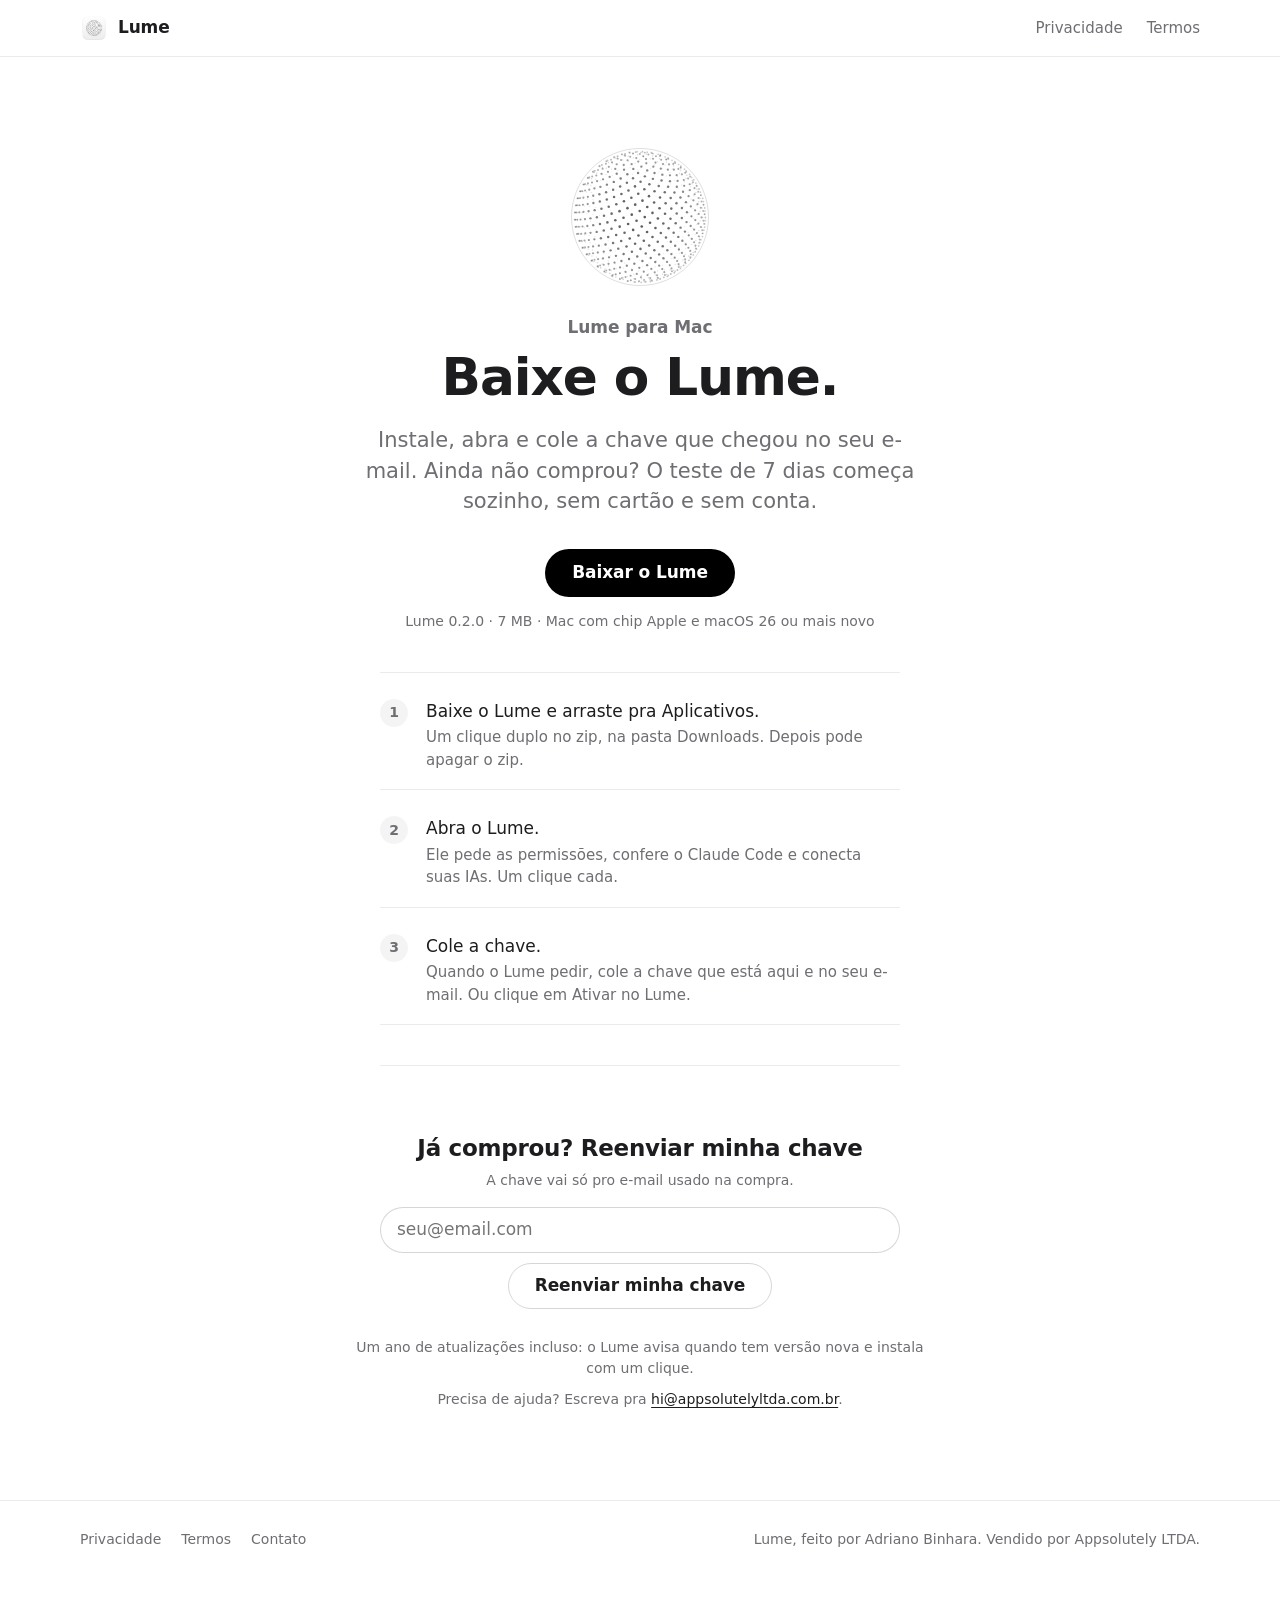
==== obrigado.html @ 3ee6e659 "New Lume site: launch film, pricing, license delivery page - index.html rewritten: launch film, AI c" ====
<!doctype html>
<html lang="pt-BR">
<head>
  <meta charset="utf-8">
  <meta name="viewport" content="width=device-width, initial-scale=1">
  <title>Obrigado. Sua chave do Lume.</title>
  <meta name="description" content="Pagamento confirmado. Sua chave do Lume aparece aqui e chega por e-mail. Baixe o Lume, abra e cole a chave.">
  <meta name="robots" content="noindex">
  <link rel="icon" href="img/favicon.png" type="image/png">
  <link rel="apple-touch-icon" href="img/apple-touch-icon.png">
  <meta name="theme-color" content="#ffffff">
  <link rel="stylesheet" href="style.css">
  <script src="site.js" defer></script>
</head>
<body>

  <header class="nav">
    <div class="wrap">
      <a class="brand" href="./"><img src="img/icon.png" alt="" width="28" height="28">Lume</a>
      <nav class="nav-links" aria-label="Principal">
        <a href="privacidade.html">Privacidade</a>
        <a href="termos.html">Termos</a>
      </nav>
    </div>
  </header>

  <main class="doc thanks" data-obrigado>
    <div class="sphere" aria-hidden="true"><canvas data-sphere data-n="800"></canvas></div>

    <!-- Sem session_id: quem abriu a página direto. -->
    <section data-estado="sem-sessao">
      <p class="eyebrow">Lume para Mac</p>
      <h1 class="h2">Baixe o Lume.</h1>
      <p class="lead">Instale, abra e cole a chave que chegou no seu e-mail. Ainda não comprou? O teste de 7 dias começa sozinho, sem cartão e sem conta.</p>
    </section>

    <!-- Esperando o webhook do Stripe. -->
    <section data-estado="gerando" hidden>
      <p class="eyebrow">Pagamento confirmado</p>
      <h1 class="h2">Obrigado. Sua mente começa agora.</h1>
      <p class="status" role="status" aria-live="polite"><span class="dot breathing" aria-hidden="true"></span>Gerando sua chave…</p>
      <p class="lead">Leva alguns segundos. Você pode baixar o Lume enquanto isso.</p>
    </section>

    <!-- Chave pronta. -->
    <section data-estado="pronta" hidden>
      <p class="eyebrow">Pagamento confirmado</p>
      <h1 class="h2">Obrigado. Sua mente começa agora.</h1>
      <p class="lead">Esta é a sua chave. Guarde com você.</p>
      <div class="key-card">
        <output class="key" data-chave aria-label="Sua chave do Lume">LUME-00000-00000-00000-00000</output>
        <div class="cta-row key-actions">
          <button class="btn btn-secondary" type="button" data-copiar>Copiar chave</button>
          <a class="btn btn-primary" data-ativar href="#">Ativar no Lume</a>
        </div>
        <p class="small" data-email-linha>A chave também foi pro seu e-mail (<b data-email></b>).</p>
      </div>
    </section>

    <!-- Não achou a compra, ou algo falhou. -->
    <section data-estado="erro" hidden>
      <p class="eyebrow">Quase lá</p>
      <h1 class="h2">Não achamos a sua chave por aqui.</h1>
      <p class="lead">Calma, a compra não se perdeu. Se você já pagou, a chave chega no e-mail da compra. Peça o reenvio abaixo ou escreva pra <a href="mailto:hi@appsolutelyltda.com.br">hi@appsolutelyltda.com.br</a>.</p>
    </section>

    <div class="cta-row">
      <a class="btn btn-primary" data-download data-download-btn href="releases/Lume-0.2.0.zip" download>Baixar o Lume</a>
    </div>
    <p class="meta">Lume 0.2.0 · 7 MB · Mac com chip Apple e macOS 26 ou mais novo</p>

    <ol class="steps">
      <li><div>Baixe o Lume e arraste pra Aplicativos.<span>Um clique duplo no zip, na pasta Downloads. Depois pode apagar o zip.</span></div></li>
      <li><div>Abra o Lume.<span>Ele pede as permissões, confere o Claude Code e conecta suas IAs. Um clique cada.</span></div></li>
      <li><div>Cole a chave.<span>Quando o Lume pedir, cole a chave que está aqui e no seu e-mail. Ou clique em Ativar no Lume.</span></div></li>
    </ol>

    <section class="resend" data-reenviar>
      <h2 class="h3" data-reenviar-titulo>Já comprou? Reenviar minha chave</h2>
      <p class="small">A chave vai só pro e-mail usado na compra.</p>
      <form class="resend-form" data-reenviar-form>
        <label class="sr-only" for="email">Seu e-mail da compra</label>
        <input id="email" name="email" type="email" required autocomplete="email" placeholder="seu@email.com">
        <button class="btn btn-secondary" type="submit">Reenviar minha chave</button>
      </form>
      <p class="small" role="status" aria-live="polite" data-reenviar-msg hidden>Se existir uma compra com esse e-mail, a chave chegou lá.</p>
      <noscript><p class="small">Sem JavaScript, peça a chave por e-mail: <a href="mailto:hi@appsolutelyltda.com.br?subject=Reenviar%20minha%20chave%20do%20Lume">hi@appsolutelyltda.com.br</a>.</p></noscript>
    </section>

    <p class="small" style="margin-top: 28px;">Um ano de atualizações incluso: o Lume avisa quando tem versão nova e instala com um clique.</p>
    <p class="small" style="margin-top: 10px;">Precisa de ajuda? Escreva pra <a href="mailto:hi@appsolutelyltda.com.br">hi@appsolutelyltda.com.br</a>.</p>
  </main>

  <footer class="footer">
    <div class="wrap">
      <nav aria-label="Rodapé">
        <a href="privacidade.html">Privacidade</a>
        <a href="termos.html">Termos</a>
        <a href="mailto:hi@appsolutelyltda.com.br">Contato</a>
      </nav>
      <span>Lume, feito por Adriano Binhara. Vendido por Appsolutely LTDA.</span>
    </div>
  </footer>

</body>
</html>
---- style.css ----
/* Lume: sua mente, em toda IA.
   Mesmo olhar do app e do filme: chão branco, SF Pro do sistema, tinta #1D1D1F,
   preto como único destaque, linhas finas e a esfera de pontos. */

:root {
  --ground: #ffffff;
  --frame: #f3f3f3;
  --ink: #1d1d1f;
  --secondary: #6e6e73;
  --tertiary: #a1a1a6;
  --hairline: rgba(0, 0, 0, 0.08);
  --hairline-strong: rgba(0, 0, 0, 0.16);
  --fill: rgba(0, 0, 0, 0.045);
  --fill-strong: rgba(0, 0, 0, 0.09);
  --bubble: #f2f2f4;
  --accent: #000000;
  --on-accent: #ffffff;
  --ok: #34c759;
  --font: -apple-system, BlinkMacSystemFont, system-ui, "Helvetica Neue", Helvetica, Arial, sans-serif;
  --mono: ui-monospace, "SF Mono", Menlo, monospace;
  --wrap: 1120px;
  --gutter: 24px;
  --section: clamp(80px, 9vw, 136px);
  --radius-window: 14px;
  --shadow-window: 0 30px 80px rgba(0, 0, 0, 0.12), 0 8px 24px rgba(0, 0, 0, 0.05);
  --shadow-card: 0 0 0 1px rgba(0, 0, 0, 0.07), 0 24px 60px rgba(0, 0, 0, 0.08), 0 4px 14px rgba(0, 0, 0, 0.04);
  --ease-out: cubic-bezier(0.16, 1, 0.3, 1);
}

@media (min-width: 768px) {
  :root { --gutter: 40px; }
}

*, *::before, *::after { box-sizing: border-box; }

html {
  scroll-behavior: smooth;
  scroll-padding-top: 72px;
  -webkit-text-size-adjust: 100%;
}

body {
  margin: 0;
  background: var(--ground);
  color: var(--ink);
  font-family: var(--font);
  font-size: 17px;
  line-height: 1.5;
  -webkit-font-smoothing: antialiased;
  -moz-osx-font-smoothing: grayscale;
  overflow-x: hidden;
}

h1, h2, h3, p, figure, ul, ol, dl { margin: 0; }
img, video, canvas { display: block; max-width: 100%; }
a { color: inherit; }
button { font: inherit; color: inherit; }
s { text-decoration-thickness: 1.5px; }

:focus-visible {
  outline: 2px solid var(--ink);
  outline-offset: 3px;
  border-radius: 6px;
}

.wrap {
  width: 100%;
  max-width: calc(var(--wrap) + var(--gutter) * 2);
  margin: 0 auto;
  padding: 0 var(--gutter);
}

.measure { max-width: 640px; }
.center { text-align: center; }
.center .measure { margin-left: auto; margin-right: auto; }

.sr-only {
  position: absolute; width: 1px; height: 1px; padding: 0; margin: -1px;
  overflow: hidden; clip: rect(0, 0, 0, 0); white-space: nowrap; border: 0;
}

/* Tipografia */

.display {
  font-size: clamp(38px, 4.2vw + 24px, 80px);
  line-height: 1.04;
  font-weight: 700;
  letter-spacing: -0.022em;
  text-wrap: balance;
}

.h2 {
  font-size: clamp(31px, 2.4vw + 21px, 56px);
  line-height: 1.07;
  font-weight: 700;
  letter-spacing: -0.02em;
  text-wrap: balance;
}

.h3 {
  font-size: 21px;
  line-height: 1.3;
  font-weight: 600;
  letter-spacing: -0.012em;
}

.lead {
  font-size: clamp(18px, 0.4vw + 16px, 21px);
  line-height: 1.45;
  color: var(--secondary);
  text-wrap: pretty;
}

.eyebrow {
  font-size: 17px;
  font-weight: 600;
  color: var(--secondary);
  letter-spacing: -0.005em;
}

.eyebrow + .h2, .eyebrow + .display { margin-top: 10px; }
.h2 + .lead, .display + .lead { margin-top: 20px; }

.small { font-size: 14px; color: var(--secondary); }

/* Botões em pílula */

.btn {
  display: inline-flex;
  align-items: center;
  justify-content: center;
  gap: 8px;
  min-height: 48px;
  padding: 0 26px;
  border-radius: 999px;
  border: 1px solid transparent;
  font-size: 17px;
  font-weight: 600;
  letter-spacing: -0.005em;
  text-decoration: none;
  white-space: nowrap;
  cursor: pointer;
  transition: background-color 180ms, color 180ms, border-color 180ms, transform 120ms;
}
.btn:active { transform: scale(0.98); }

.btn-primary {
  background: var(--accent);
  color: var(--on-accent);
}
.btn-primary:hover { background: #2a2a2d; }

.btn-secondary {
  background: transparent;
  color: var(--ink);
  border-color: var(--hairline-strong);
}
.btn-secondary:hover { background: var(--fill); }

.btn-quiet {
  background: transparent;
  color: var(--ink);
  padding: 0 14px;
}
.btn-quiet:hover { color: var(--secondary); }

.btn-sm {
  min-height: 36px;
  padding: 0 16px;
  font-size: 15px;
}

.play-glyph {
  width: 18px; height: 18px;
  flex: none;
}

/* Preço: montado pelo site.js a partir da config; o HTML traz o estado sem lançamento. */

.price {
  font-size: 17px;
  line-height: 1.4;
  color: var(--ink);
}
.price s { color: var(--tertiary); margin-right: 6px; }
.price strong { font-weight: 600; }
.price .tag { color: var(--secondary); }
.price .note {
  display: block;
  font-size: 14px;
  color: var(--secondary);
  margin-top: 4px;
  text-wrap: balance;
}

/* Navegação */

.nav {
  position: sticky;
  top: 0;
  z-index: 20;
  background: rgba(255, 255, 255, 0.8);
  -webkit-backdrop-filter: saturate(180%) blur(20px);
  backdrop-filter: saturate(180%) blur(20px);
  border-bottom: 1px solid var(--hairline);
}
.nav .wrap {
  display: flex;
  align-items: center;
  justify-content: space-between;
  height: 56px;
}
.brand {
  display: inline-flex;
  align-items: center;
  gap: 10px;
  font-weight: 600;
  font-size: 17px;
  text-decoration: none;
  letter-spacing: -0.01em;
}
.brand img { width: 28px; height: 28px; border-radius: 7px; }
.nav-links {
  display: flex;
  align-items: center;
  gap: 24px;
}
.nav-links a:not(.btn) {
  font-size: 15px;
  color: var(--secondary);
  text-decoration: none;
  transition: color 180ms;
}
.nav-links a:not(.btn):hover { color: var(--ink); }
.nav-links .hide-sm { display: none; }
@media (min-width: 768px) {
  .nav-links .hide-sm { display: inline; }
}

/* A esfera de pontos */

.sphere {
  position: relative;
  width: var(--size, 180px);
  height: var(--size, 180px);
  margin: 0 auto;
}
.sphere canvas { width: 100%; height: 100%; }
/* Sem JS: o círculo fino fica, como um estado vazio do app. */
.sphere::before {
  content: "";
  position: absolute;
  inset: 0;
  border-radius: 50%;
  border: 1px solid var(--hairline-strong);
  opacity: 1;
  transition: opacity 400ms;
}
.js .sphere::before { opacity: 0; }

/* A órbita de logos: mesma rotação e inclinação dos pontos, posicionada pelo site.js */

.sphere canvas { position: relative; z-index: 1; }
.orbit {
  position: absolute;
  inset: 0;
  margin: 0;
  padding: 0;
  list-style: none;
  pointer-events: none;
  --logo: 28px;
}
@media (min-width: 768px) {
  .orbit { --logo: 36px; }
}
.orbit-item {
  position: absolute;
  left: 50%;
  top: 50%;
  width: var(--logo);
  height: var(--logo);
  margin: calc(var(--logo) / -2) 0 0 calc(var(--logo) / -2);
  color: var(--ink);
  opacity: 0;
  will-change: transform, opacity;
  pointer-events: auto;
}
.orbit-item svg, .orbit-item img { width: 100%; height: 100%; display: block; }
.orbit-item[title="Zapier"] svg, .orbit-item[title="Make"] svg { transform: scale(0.84); }
@media (max-width: 767px) {
  .orbit-item:not(.lite) { display: none; }
}
html:not(.js) .orbit { display: none; }

/* Herói */

.hero {
  padding: clamp(36px, 5vw, 56px) 0 0;
  text-align: center;
}
.hero .sphere { --size: clamp(150px, 16vw, 212px); margin-bottom: 20px; }
.works-with {
  max-width: 560px;
  margin: 0 auto 30px;
  font-size: 14px;
  line-height: 1.5;
  color: var(--secondary);
  text-wrap: balance;
}
.hero .lead { max-width: 760px; margin-left: auto; margin-right: auto; text-wrap: balance; }

.cta-row {
  display: flex;
  flex-wrap: wrap;
  align-items: center;
  justify-content: center;
  gap: 12px 16px;
  margin-top: 32px;
}
.cta-row + .price { margin-top: 18px; }

/* O filme */

.film {
  position: relative;
  margin: clamp(40px, 5vw, 64px) auto 0;
  max-width: 1120px;
  border-radius: var(--radius-window);
  overflow: hidden;
  background: var(--frame);
  box-shadow: 0 0 0 1px rgba(0, 0, 0, 0.07), var(--shadow-window);
  aspect-ratio: 16 / 9;
}
.film video {
  width: 100%;
  height: 100%;
  object-fit: cover;
  background: #fff;
}
.film-play {
  position: absolute;
  inset: 0;
  width: 100%;
  height: 100%;
  display: none;
  align-items: center;
  justify-content: center;
  border: 0;
  background: transparent;
  cursor: pointer;
  padding: 0;
}
.js .film-play { display: flex; }
.film.playing .film-play { display: none; }
.film-play-badge {
  display: inline-flex;
  align-items: center;
  gap: 10px;
  min-height: 56px;
  padding: 0 24px 0 20px;
  border-radius: 999px;
  background: var(--accent);
  color: var(--on-accent);
  font-size: 17px;
  font-weight: 600;
  box-shadow: 0 10px 30px rgba(0, 0, 0, 0.18);
  transition: transform 180ms var(--ease-out), background-color 180ms;
}
.film-play:hover .film-play-badge { transform: scale(1.04); background: #2a2a2d; }
.film-play:focus-visible { outline: none; }
.film-play:focus-visible .film-play-badge { outline: 2px solid #fff; outline-offset: 3px; }
.film-play-badge .play-glyph { width: 20px; height: 20px; }
.film-play-badge small {
  font-size: 14px;
  font-weight: 500;
  opacity: 0.72;
  margin-left: 2px;
}
@media (max-width: 520px) {
  .film-play-badge small { display: none; }
}

/* Seções */

.section { padding: var(--section) 0 0; }
.section-head { margin-bottom: clamp(36px, 4vw, 56px); }

/* A dor: a pilha de conversas novas */

.split {
  display: grid;
  grid-template-columns: 1fr;
  gap: 40px;
  align-items: center;
}
@media (min-width: 900px) {
  .split { grid-template-columns: 5fr 6fr; gap: 64px; }
  .split.reverse > :first-child { order: 2; }
}

.stack {
  position: relative;
  height: 360px;
  max-width: 560px;
  margin: 0 auto;
  width: 100%;
}
@media (min-width: 900px) {
  .stack { height: 400px; margin: 0; }
}
.card {
  position: absolute;
  left: 0;
  right: 0;
  top: 60px;
  padding: 22px 26px 26px;
  background: #fff;
  border-radius: 20px;
  box-shadow: var(--shadow-card);
  transform-origin: 50% 0;
  transition: transform 900ms var(--ease-out), opacity 700ms var(--ease-out);
}
.card-head {
  font-size: 15px;
  color: var(--secondary);
  white-space: nowrap;
  overflow: hidden;
  text-overflow: ellipsis;
}
.card-head b { color: var(--ink); font-weight: 600; }
.bubble {
  width: fit-content;
  max-width: 92%;
  margin: 16px 0 0 auto;
  padding: 12px 16px;
  background: var(--bubble);
  border-radius: 18px 18px 4px 18px;
  font-size: 15px;
  line-height: 1.5;
  color: var(--ink);
}
.card-1 { z-index: 3; transform: translateY(0) scale(1); }
.card-2 { z-index: 2; transform: translateY(-18px) scale(0.955); opacity: 0.9; }
.card-3 { z-index: 1; transform: translateY(-36px) scale(0.91); opacity: 0.7; }
.js .stack:not(.in) .card { transform: translateY(80px) scale(0.98); opacity: 0; }

/* A faixa: tiles, fio e esfera */

.band {
  display: flex;
  flex-direction: column;
  align-items: center;
  gap: 0;
}
@media (min-width: 900px) {
  .band { flex-direction: row; justify-content: center; }
}

.tiles {
  display: flex;
  flex-wrap: wrap;
  justify-content: center;
  gap: 16px 10px;
  width: 100%;
  max-width: 380px;
  list-style: none;
  padding: 0;
  margin: 0;
}
@media (min-width: 900px) {
  .tiles { gap: 22px 12px; max-width: 560px; }
  .tiles.agents { max-width: none; width: auto; flex: none; flex-wrap: nowrap; }
}
.tile {
  display: flex;
  flex-direction: column;
  align-items: center;
  gap: 8px;
  width: 78px;
  text-align: center;
  font-size: 13px;
  line-height: 1.25;
  color: var(--secondary);
  transition: color 300ms;
}
@media (min-width: 900px) {
  .tile { width: 96px; }
  .tiles.agents .tile { width: 88px; }
}
.tile .box {
  position: relative;
  width: 52px;
  height: 52px;
  border-radius: 14px;
  background: var(--fill);
  display: grid;
  place-items: center;
}
.tile .box img {
  width: 24px;
  height: 24px;
  object-fit: contain;
}
.tile .box::after {
  content: "";
  position: absolute;
  inset: -4px;
  border-radius: 18px;
  border: 2px solid var(--ink);
  opacity: 0;
}
.tile.lit { color: var(--ink); }
.tile.lit .box::after { animation: ring 1500ms ease-out forwards; }
@keyframes ring {
  0% { opacity: 1; }
  100% { opacity: 0; }
}
@media (min-width: 900px) {
  .tile .box { width: 56px; height: 56px; }
  .tile .box img { width: 26px; height: 26px; }
}

.wire {
  position: relative;
  flex: none;
  width: 1px;
  height: 56px;
  background: var(--hairline-strong);
  margin: 20px 0;
  transition: background-color 300ms;
}
.wire.lit { background: var(--ink); }
.wire::before, .wire::after {
  content: "";
  position: absolute;
  left: -2px;
  top: 0;
  width: 5px;
  height: 5px;
  border-radius: 50%;
  background: var(--ink);
  opacity: 0;
  animation: travel-v 2.6s linear infinite;
}
.wire::after { animation-delay: 1.3s; }
@keyframes travel-v {
  0% { top: 0; opacity: 0; }
  15% { opacity: 0.8; }
  85% { opacity: 0.8; }
  100% { top: calc(100% - 5px); opacity: 0; }
}
@media (min-width: 900px) {
  .wire { flex: 1 1 96px; max-width: 220px; width: auto; height: 1px; margin: 0 28px; }
  .wire::before, .wire::after {
    left: 0;
    top: -2px;
    animation-name: travel-h;
  }
  @keyframes travel-h {
    0% { left: 0; opacity: 0; }
    15% { opacity: 0.8; }
    85% { opacity: 0.8; }
    100% { left: calc(100% - 5px); opacity: 0; }
  }
}
.band.to-left .wire::before, .band.to-left .wire::after { animation-direction: reverse; }

.band .sphere { --size: clamp(200px, 24vw, 300px); flex: none; }
.band.small-sphere .sphere { --size: 96px; }

.band-caption {
  margin-top: 28px;
  text-align: center;
  color: var(--secondary);
  font-size: 15px;
}

/* Janelas: os prints reais do app */

.window {
  margin: 0;
}
.window img {
  width: 100%;
  height: auto;
  border-radius: var(--radius-window);
  box-shadow: 0 0 0 1px rgba(0, 0, 0, 0.07), var(--shadow-window);
  background: var(--frame);
}
.window figcaption {
  margin-top: 16px;
  font-size: 15px;
  color: var(--secondary);
  text-align: center;
  text-wrap: pretty;
}
.window figcaption b { color: var(--ink); font-weight: 600; }

.proof { margin-top: clamp(48px, 6vw, 88px); }
.proof-grid {
  display: grid;
  grid-template-columns: 1fr;
  gap: 40px;
  margin-top: 40px;
}
@media (min-width: 768px) {
  .proof-grid { grid-template-columns: 1fr 1fr; gap: 32px; }
}

/* Confiança: o momento escuro */

.dark {
  margin-top: var(--section);
  padding: var(--section) 0;
  background: #000;
  color: #f5f5f7;
  --ink: #f5f5f7;
  --secondary: #a1a1a6;
  --tertiary: #6e6e73;
  --hairline: rgba(255, 255, 255, 0.12);
  --hairline-strong: rgba(255, 255, 255, 0.22);
  --fill: rgba(255, 255, 255, 0.08);
}
.dark :focus-visible { outline-color: #fff; }
.trust-list {
  list-style: none;
  padding: 0;
  margin: 40px 0 0;
  border-top: 1px solid var(--hairline);
}
.trust-list li {
  display: grid;
  grid-template-columns: 28px 1fr;
  gap: 14px;
  padding: 22px 0;
  border-bottom: 1px solid var(--hairline);
}
.trust-list img { width: 18px; height: 22px; object-fit: contain; margin-top: 3px; }
.trust-list b {
  display: block;
  font-size: 19px;
  font-weight: 600;
  letter-spacing: -0.01em;
}
.trust-list p { color: var(--secondary); margin-top: 4px; font-size: 16px; }
.popover-shot {
  margin: 0 auto;
  width: 100%;
  max-width: 360px;
}
.popover-shot img {
  width: 100%;
  height: auto;
  border-radius: 14px;
  box-shadow: 0 0 0 1px rgba(255, 255, 255, 0.08), 0 40px 100px rgba(0, 0, 0, 0.6);
}
.popover-shot figcaption {
  margin-top: 16px;
  text-align: center;
  font-size: 15px;
  color: var(--secondary);
}
.dark .split { align-items: center; }

/* O que você precisa + preço */

.req-list {
  list-style: none;
  padding: 0;
  margin: 0;
  display: grid;
  grid-template-columns: 1fr;
  gap: 0;
  border-top: 1px solid var(--hairline);
}
@media (min-width: 768px) {
  .req-list { grid-template-columns: 1fr 1fr; gap: 0 48px; }
}
.req-list li {
  padding: 24px 0;
  border-bottom: 1px solid var(--hairline);
}
.req-list b {
  display: block;
  font-size: 21px;
  font-weight: 600;
  letter-spacing: -0.012em;
  line-height: 1.3;
}
.req-list p { margin-top: 8px; color: var(--secondary); }

.buy {
  margin-top: clamp(56px, 7vw, 96px);
  padding: clamp(40px, 5vw, 64px) var(--gutter);
  border-radius: 24px;
  background: var(--frame);
  text-align: center;
}
.buy .big {
  font-size: clamp(44px, 5vw, 72px);
  font-weight: 700;
  letter-spacing: -0.03em;
  line-height: 1;
}
.buy .big s {
  font-size: 0.5em;
  font-weight: 500;
  color: var(--tertiary);
  letter-spacing: -0.01em;
  vertical-align: 0.2em;
  margin-right: 10px;
}
.buy .big .tag {
  display: block;
  font-size: 19px;
  font-weight: 500;
  letter-spacing: -0.01em;
  color: var(--ink);
  margin-top: 14px;
  text-wrap: balance;
}
.buy .big .note {
  display: block;
  font-size: 15px;
  font-weight: 400;
  letter-spacing: 0;
  color: var(--secondary);
  margin-top: 6px;
  line-height: 1.5;
}
.buy .cta-row { margin-top: 28px; }
.buy .fine { margin-top: 16px; font-size: 14px; color: var(--secondary); }
.buy noscript p { margin-top: 12px; font-size: 14px; color: var(--secondary); }

/* Perguntas */

.faq {
  border-top: 1px solid var(--hairline);
}
.faq details {
  border-bottom: 1px solid var(--hairline);
}
.faq summary {
  list-style: none;
  cursor: pointer;
  display: flex;
  align-items: center;
  justify-content: space-between;
  gap: 24px;
  padding: 22px 0;
  font-size: 19px;
  font-weight: 600;
  letter-spacing: -0.012em;
  line-height: 1.3;
}
.faq summary::-webkit-details-marker { display: none; }
.faq summary::after {
  content: "";
  flex: none;
  width: 12px;
  height: 12px;
  background:
    linear-gradient(var(--ink), var(--ink)) center / 12px 1.5px no-repeat,
    linear-gradient(var(--ink), var(--ink)) center / 1.5px 12px no-repeat;
  transition: transform 240ms var(--ease-out);
}
.faq details[open] summary::after { transform: rotate(45deg); }
.faq .answer {
  padding: 0 0 24px;
  max-width: 720px;
  color: var(--secondary);
  font-size: 17px;
}
.faq .answer p + p { margin-top: 10px; }
@media (min-width: 900px) {
  .faq-grid {
    display: grid;
    grid-template-columns: 4fr 7fr;
    gap: 64px;
    align-items: start;
  }
  .faq-grid .section-head { margin-bottom: 0; position: sticky; top: 96px; }
}

/* Chamada final e rodapé */

.final {
  padding: var(--section) 0 clamp(56px, 7vw, 96px);
  text-align: center;
}
.final .sphere { --size: 120px; margin-bottom: 24px; }

.footer {
  border-top: 1px solid var(--hairline);
  padding: 28px 0 48px;
  font-size: 14px;
  color: var(--secondary);
}
.footer .wrap {
  display: flex;
  flex-wrap: wrap;
  align-items: center;
  justify-content: space-between;
  gap: 12px 24px;
}
.footer nav { display: flex; gap: 20px; }
.footer a { text-decoration: none; color: var(--secondary); }
.footer a:hover { color: var(--ink); }
.footer .legal {
  width: 100%;
  margin-top: 6px;
  font-size: 13px;
  color: var(--tertiary);
}

/* Páginas de texto: privacidade, termos, obrigado */

.doc {
  max-width: 680px;
  margin: 0 auto;
  padding: clamp(40px, 6vw, 72px) var(--gutter) clamp(56px, 7vw, 96px);
}
.doc .updated { color: var(--tertiary); font-size: 15px; margin-top: 10px; }
.doc h2 { font-size: 23px; font-weight: 600; letter-spacing: -0.012em; margin-top: 40px; }
.doc p, .doc li { color: var(--secondary); margin-top: 12px; }
.doc ul, .doc ol { padding-left: 22px; }
.doc li { margin-top: 8px; }
.doc strong { color: var(--ink); font-weight: 600; }
.doc code { font-family: var(--mono); font-size: 0.92em; background: var(--fill); padding: 2px 6px; border-radius: 6px; }
.doc a:not(.btn) { color: var(--ink); text-underline-offset: 3px; }
.doc a:not(.btn):hover { color: var(--secondary); }

.thanks {
  text-align: center;
  padding-top: clamp(48px, 7vw, 96px);
}
.thanks .sphere { --size: 140px; margin-bottom: 28px; }
.thanks .steps {
  list-style: none;
  padding: 0;
  margin: 40px auto 0;
  max-width: 520px;
  text-align: left;
  counter-reset: passo;
  border-top: 1px solid var(--hairline);
}
.thanks .steps li {
  counter-increment: passo;
  display: grid;
  grid-template-columns: 32px 1fr;
  gap: 14px;
  align-items: start;
  padding: 18px 0;
  border-bottom: 1px solid var(--hairline);
  color: var(--ink);
  font-size: 17px;
}
.thanks .steps li::before {
  content: counter(passo);
  width: 28px; height: 28px;
  border-radius: 50%;
  background: var(--fill);
  display: grid; place-items: center;
  font-size: 14px; font-weight: 600;
  color: var(--secondary);
}
.thanks .steps li span { color: var(--secondary); display: block; font-size: 15px; margin-top: 2px; }
.thanks .meta { margin-top: 14px; font-size: 14px; color: var(--secondary); }
.thanks .lead { max-width: 560px; margin-left: auto; margin-right: auto; }
.thanks .status {
  display: inline-flex;
  align-items: center;
  gap: 10px;
  margin: 20px auto 0;
  font-size: 17px;
  color: var(--ink);
}
.dot {
  width: 8px; height: 8px;
  border-radius: 50%;
  background: var(--ink);
  flex: none;
}
.dot.breathing { animation: breathe 1.6s ease-in-out infinite; }
@keyframes breathe {
  0%, 100% { opacity: 0.25; }
  50% { opacity: 1; }
}
.key-card {
  max-width: 560px;
  margin: 28px auto 0;
  padding: 24px 14px;
  border: 1px solid var(--hairline);
  border-radius: 16px;
  background: #fff;
}
@media (min-width: 480px) {
  .key-card { padding: 24px 20px; }
}
.key {
  display: block;
  font-family: var(--mono);
  font-size: clamp(15px, 4.1vw, 26px);
  font-weight: 500;
  letter-spacing: 0.03em;
  color: var(--ink);
  word-break: break-all;
  user-select: all;
  -webkit-user-select: all;
}
.key-actions { margin-top: 20px; }
.key-card .small { margin-top: 16px; }
.key-card .small b { color: var(--ink); font-weight: 600; }
.resend {
  max-width: 520px;
  margin: 40px auto 0;
  padding-top: 28px;
  border-top: 1px solid var(--hairline);
}
.resend .small { margin-top: 6px; }
.resend-form {
  display: flex;
  flex-wrap: wrap;
  justify-content: center;
  gap: 10px;
  margin-top: 16px;
}
.resend-form input {
  flex: 1 1 220px;
  min-height: 46px;
  padding: 0 16px;
  font: inherit;
  color: var(--ink);
  background: #fff;
  border: 1px solid var(--hairline-strong);
  border-radius: 999px;
}
.resend-form input:focus-visible { outline: 2px solid var(--ink); outline-offset: 2px; }
.resend-form .btn { min-height: 46px; }
.btn:disabled { opacity: 0.5; cursor: default; }

/* Movimento reduzido: nada gira, nada viaja. */

@media (prefers-reduced-motion: reduce) {
  html { scroll-behavior: auto; }
  *, *::before, *::after {
    animation-duration: 0.001ms !important;
    animation-iteration-count: 1 !important;
    transition-duration: 0.001ms !important;
  }
  .wire::before, .wire::after { display: none; }
  .js .stack:not(.in) .card { opacity: 1; }
  .card-1 { transform: translateY(0) scale(1); }
  .card-2 { transform: translateY(-18px) scale(0.955); }
  .card-3 { transform: translateY(-36px) scale(0.91); }
}
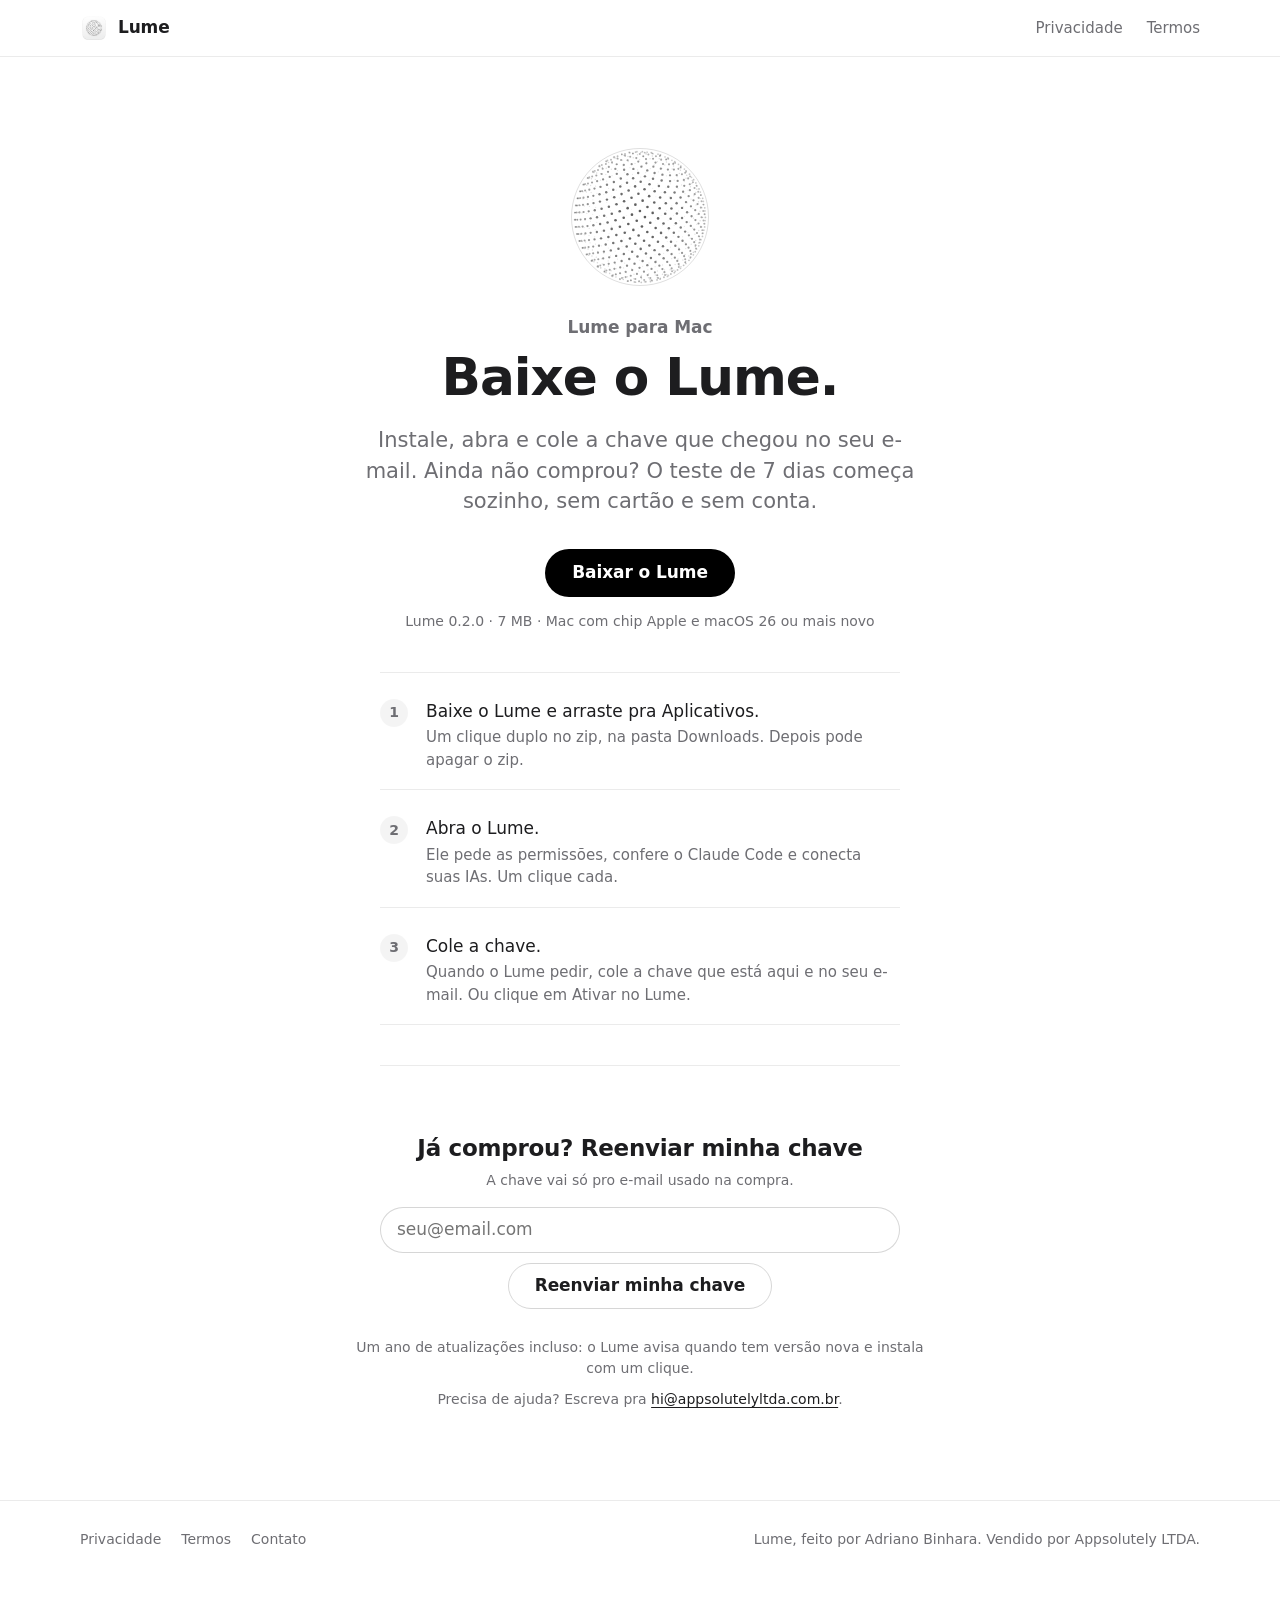
==== commit 26e9c97e: "Lume 0.3.0 Co-Authored-By: Claude Opus 5.5 <noreply@anthropic.com>" ====
--- a/obrigado.html
+++ b/obrigado.html
@@ -65,7 +65,7 @@
     </section>
 
     <div class="cta-row">
-      <a class="btn btn-primary" data-download data-download-btn href="releases/Lume-0.2.0.zip" download>Baixar o Lume</a>
+      <a class="btn btn-primary" data-download data-download-btn href="releases/Lume-0.3.0.zip" download>Baixar o Lume</a>
     </div>
     <p class="meta">Lume 0.2.0 · 7 MB · Mac com chip Apple e macOS 26 ou mais novo</p>
 
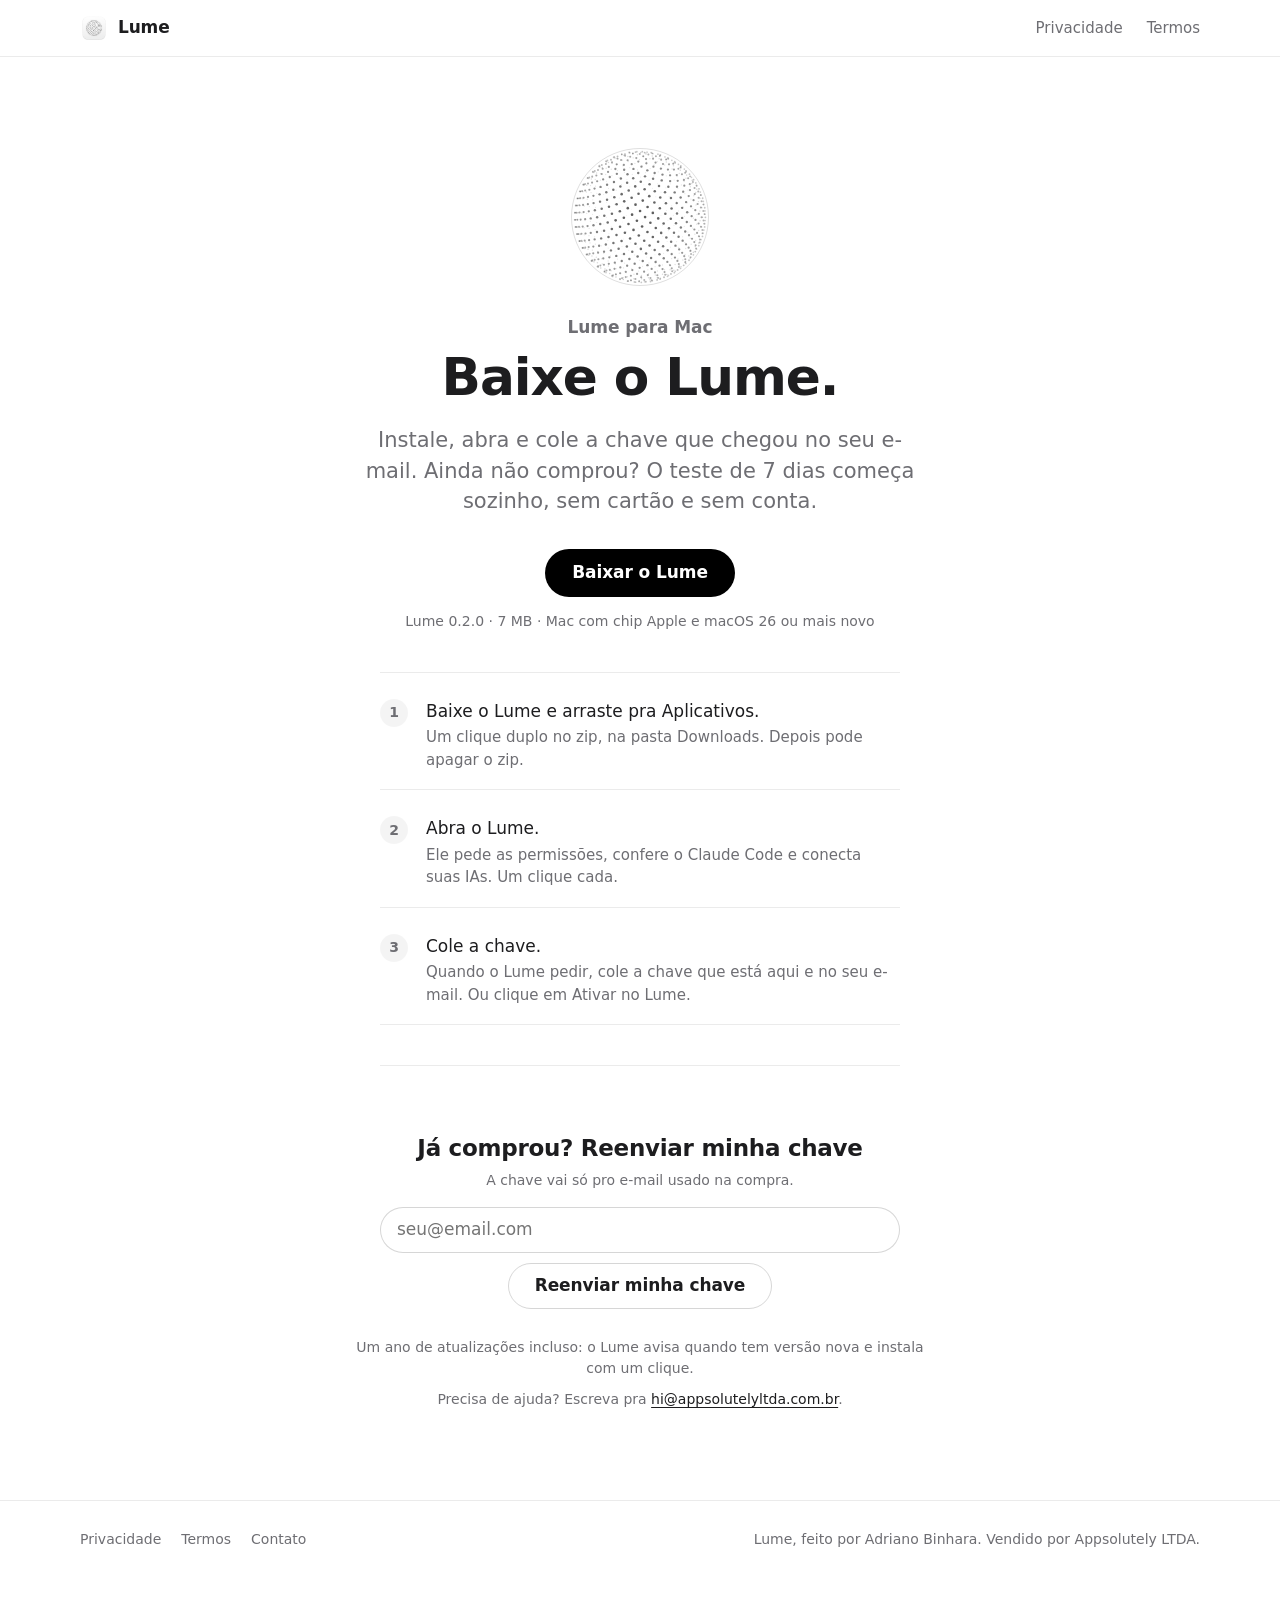
==== commit 84552fd3: "Lume 0.3.1 Co-Authored-By: Claude Opus 5.5 <noreply@anthropic.com>" ====
--- a/obrigado.html
+++ b/obrigado.html
@@ -65,7 +65,7 @@
     </section>
 
     <div class="cta-row">
-      <a class="btn btn-primary" data-download data-download-btn href="releases/Lume-0.3.0.zip" download>Baixar o Lume</a>
+      <a class="btn btn-primary" data-download data-download-btn href="releases/Lume-0.3.1.zip" download>Baixar o Lume</a>
     </div>
     <p class="meta">Lume 0.2.0 · 7 MB · Mac com chip Apple e macOS 26 ou mais novo</p>
 
